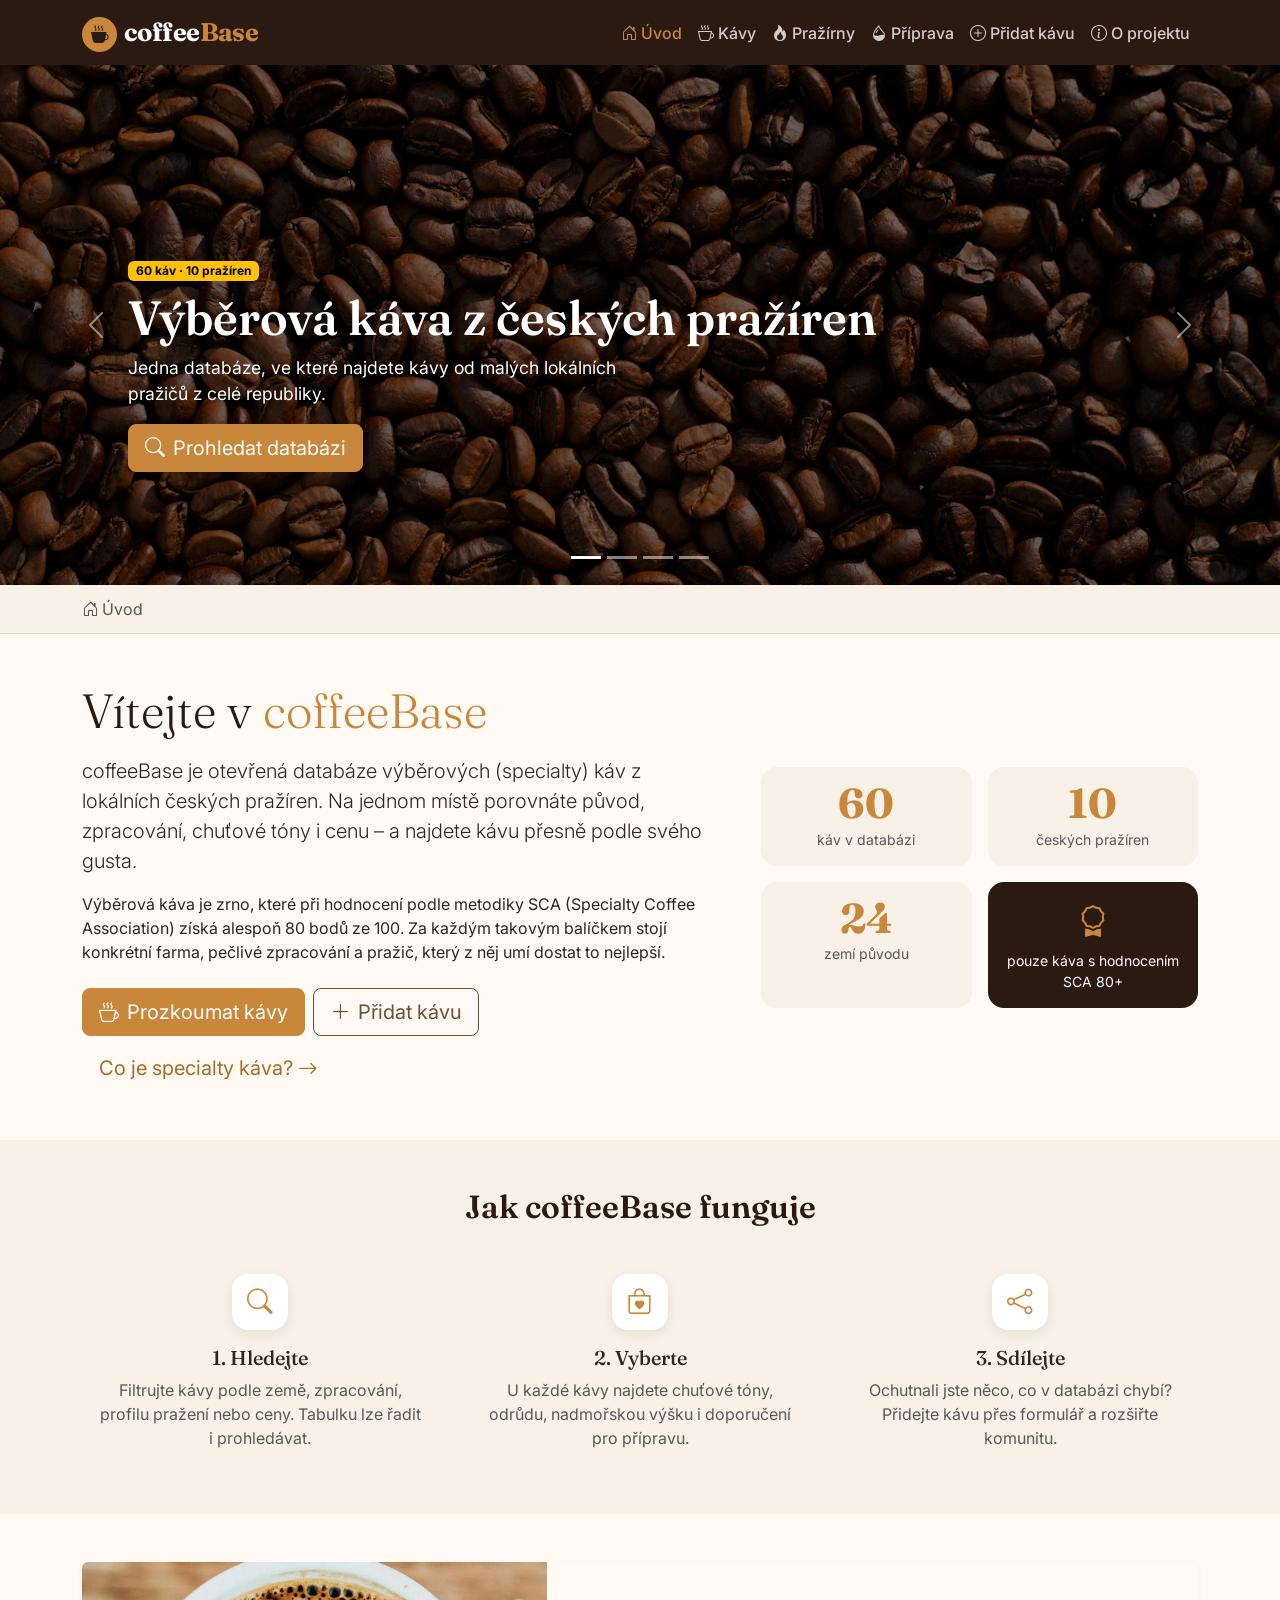
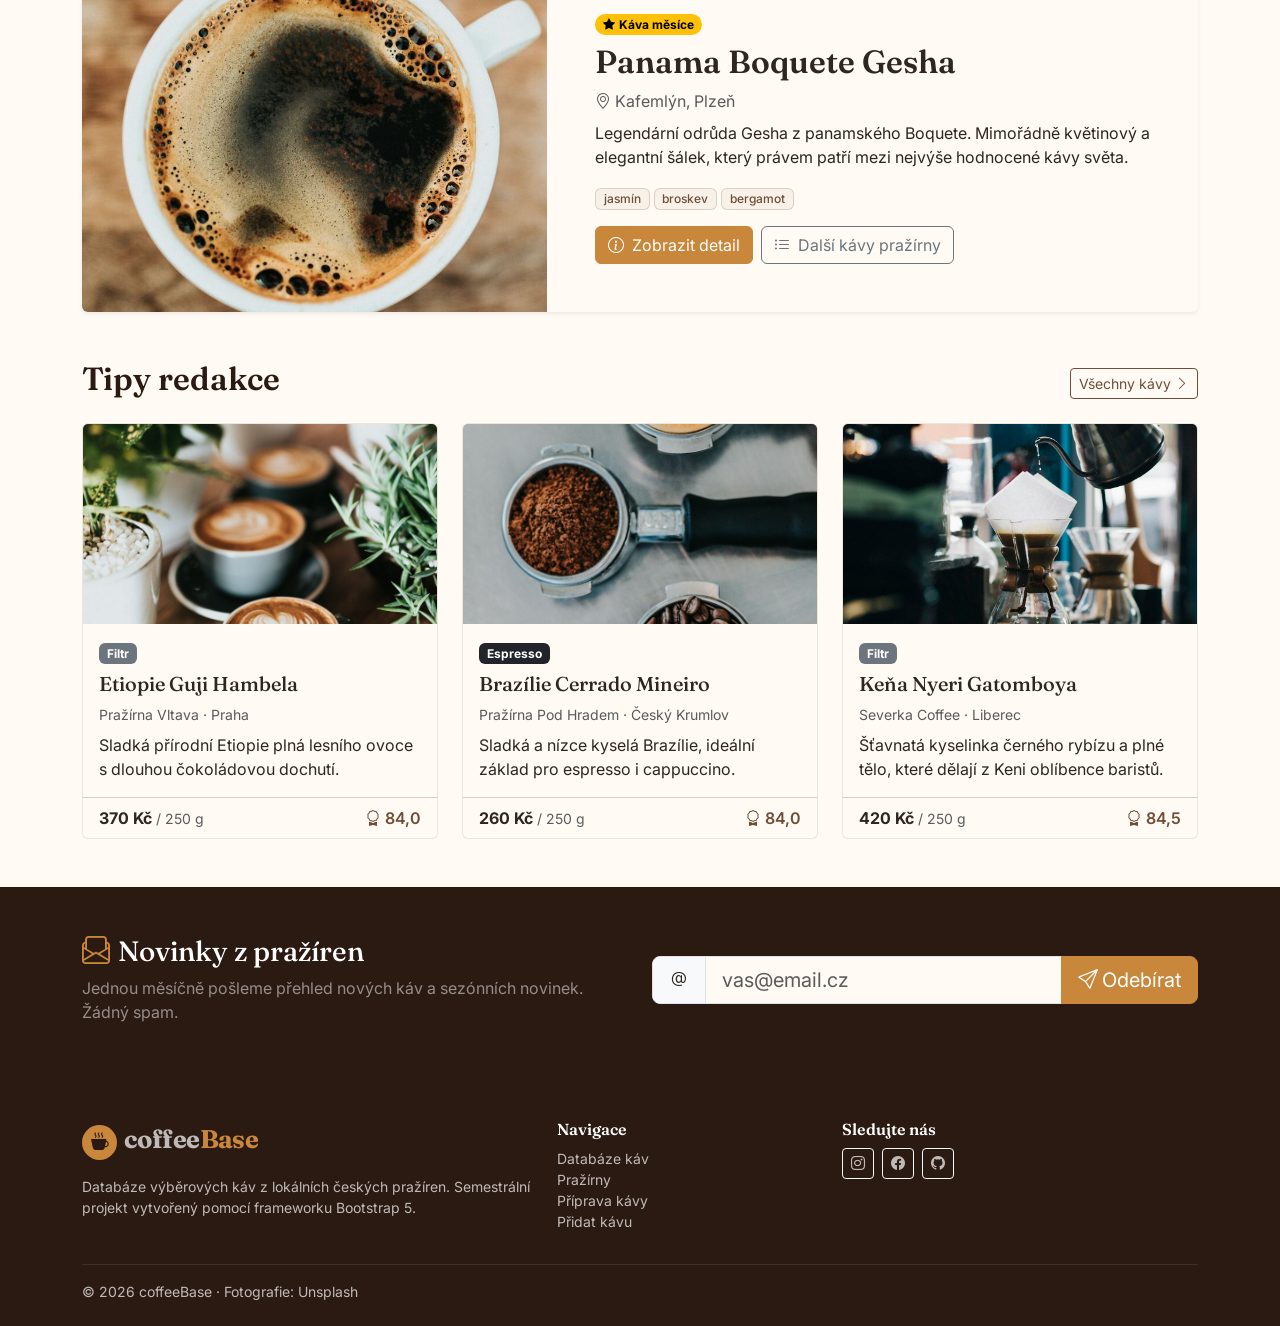
==== index.html @ 03cc1084 "coffeeBase – databáze výběrových káv z českých pražíren Responzivní web v Bootstrapu 5: carousel, Da" ====
<!DOCTYPE html>
<html lang="cs">
<head>
  <meta charset="UTF-8">
  <meta name="viewport" content="width=device-width, initial-scale=1">
  <title>coffeeBase – databáze výběrových káv z českých pražíren</title>
  <meta name="description" content="coffeeBase je databáze výběrových káv z lokálních českých pražíren. Hledejte, porovnávejte a objevujte nové chutě.">
  <link rel="preconnect" href="https://fonts.googleapis.com">
  <link rel="preconnect" href="https://fonts.gstatic.com" crossorigin>
  <link href="https://fonts.googleapis.com/css2?family=Fraunces:opsz,wght@9..144,600;9..144,700&family=Inter:wght@400;500;600&display=swap" rel="stylesheet">
  <link href="https://cdn.jsdelivr.net/npm/bootstrap@5.3.3/dist/css/bootstrap.min.css" rel="stylesheet" integrity="sha384-QWTKZyjpPEjISv5WaRU9OFeRpok6YctnYmDr5pNlyT2bRjXh0JMhjY6hW+ALEwIH" crossorigin="anonymous">
  <link href="https://cdn.jsdelivr.net/npm/bootstrap-icons@1.11.3/font/bootstrap-icons.min.css" rel="stylesheet" integrity="sha384-XGjxtQfXaH2tnPFa9x+ruJTuLE3Aa6LhHSWRr1XeTyhezb4abCG4ccI5AkVDxqC+" crossorigin="anonymous">
  <link rel="icon" href="img/favicon.svg" type="image/svg+xml">
  <link href="css/style.css" rel="stylesheet">
</head>
<body>

  <!-- Logo a hlavní menu -->
  <nav class="navbar navbar-expand-lg navbar-dark navbar-coffee sticky-top">
    <div class="container">
      <a class="navbar-brand brand-logo" href="index.html">
        <span class="brand-mark"><i class="bi bi-cup-hot-fill"></i></span>coffee<span class="brand-accent">Base</span>
      </a>
      <button class="navbar-toggler" type="button" data-bs-toggle="collapse" data-bs-target="#mainNav" aria-controls="mainNav" aria-expanded="false" aria-label="Přepnout navigaci">
        <span class="navbar-toggler-icon"></span>
      </button>
      <div class="collapse navbar-collapse" id="mainNav">
        <ul class="navbar-nav ms-auto">
          <li class="nav-item"><a class="nav-link active" aria-current="page" href="index.html"><i class="bi bi-house-door me-1"></i>Úvod</a></li>
          <li class="nav-item"><a class="nav-link" href="kavy.html"><i class="bi bi-cup-hot me-1"></i>Kávy</a></li>
          <li class="nav-item"><a class="nav-link" href="prazirny.html"><i class="bi bi-fire me-1"></i>Pražírny</a></li>
          <li class="nav-item"><a class="nav-link" href="priprava.html"><i class="bi bi-droplet-half me-1"></i>Příprava</a></li>
          <li class="nav-item"><a class="nav-link" href="pridat.html"><i class="bi bi-plus-circle me-1"></i>Přidat kávu</a></li>
          <li class="nav-item"><a class="nav-link" href="o-projektu.html"><i class="bi bi-info-circle me-1"></i>O projektu</a></li>
        </ul>
      </div>
    </div>
  </nav>

  <!-- Carousel -->
  <div id="heroCarousel" class="carousel slide carousel-fade hero-carousel" data-bs-ride="carousel" data-bs-interval="5000">
    <div class="carousel-indicators">
      <button type="button" data-bs-target="#heroCarousel" data-bs-slide-to="0" class="active" aria-current="true" aria-label="Snímek 1"></button>
      <button type="button" data-bs-target="#heroCarousel" data-bs-slide-to="1" aria-label="Snímek 2"></button>
      <button type="button" data-bs-target="#heroCarousel" data-bs-slide-to="2" aria-label="Snímek 3"></button>
      <button type="button" data-bs-target="#heroCarousel" data-bs-slide-to="3" aria-label="Snímek 4"></button>
    </div>
    <div class="carousel-inner">
      <div class="carousel-item active">
        <img src="img/slide-zrna.jpg" class="d-block w-100" alt="Čerstvě pražená kávová zrna">
        <div class="carousel-caption">
          <span class="badge text-bg-warning mb-2">60 káv · 10 pražíren</span>
          <h2>Výběrová káva z českých pražíren</h2>
          <p>Jedna databáze, ve které najdete kávy od malých lokálních pražičů z celé republiky.</p>
          <a href="kavy.html" class="btn btn-coffee btn-lg"><i class="bi bi-search me-2"></i>Prohledat databázi</a>
        </div>
      </div>
      <div class="carousel-item">
        <img src="img/slide-pourover.jpg" class="d-block w-100" alt="Příprava kávy metodou pour-over">
        <div class="carousel-caption">
          <h2>Naučte se připravit dokonalý šálek</h2>
          <p>Recepty pro V60, AeroPress, French press i espresso krok za krokem.</p>
          <a href="priprava.html" class="btn btn-light btn-lg"><i class="bi bi-droplet-half me-2"></i>Návody na přípravu</a>
        </div>
      </div>
      <div class="carousel-item">
        <img src="img/slide-espresso.jpg" class="d-block w-100" alt="Páka espresso kávovaru s mletou kávou">
        <div class="carousel-caption">
          <h2>Poznejte lidi za pražením</h2>
          <p>Od Liberce po Zlín – představujeme pražírny, které dávají kávě chuť.</p>
          <a href="prazirny.html" class="btn btn-outline-light btn-lg"><i class="bi bi-fire me-2"></i>Seznam pražíren</a>
        </div>
      </div>
      <div class="carousel-item">
        <img src="img/slide-kavarna.jpg" class="d-block w-100" alt="Dva šálky kávy s latte art">
        <div class="carousel-caption">
          <h2>Pijete něco skvělého?</h2>
          <p>Přidejte kávu do databáze a pomozte ostatním objevit nové chutě.</p>
          <a href="pridat.html" class="btn btn-warning btn-lg"><i class="bi bi-plus-circle me-2"></i>Přidat kávu</a>
        </div>
      </div>
    </div>
    <button class="carousel-control-prev" type="button" data-bs-target="#heroCarousel" data-bs-slide="prev">
      <span class="carousel-control-prev-icon" aria-hidden="true"></span>
      <span class="visually-hidden">Předchozí</span>
    </button>
    <button class="carousel-control-next" type="button" data-bs-target="#heroCarousel" data-bs-slide="next">
      <span class="carousel-control-next-icon" aria-hidden="true"></span>
      <span class="visually-hidden">Další</span>
    </button>
  </div>

  <!-- Drobečková navigace -->
  <div class="breadcrumb-wrap">
    <div class="container">
      <nav aria-label="breadcrumb">
        <ol class="breadcrumb">
          <li class="breadcrumb-item active" aria-current="page"><i class="bi bi-house-door me-1"></i>Úvod</li>
        </ol>
      </nav>
    </div>
  </div>

  <main>
    <!-- Úvodní text -->
    <section class="py-5">
      <div class="container">
        <div class="row align-items-center g-4 g-lg-5">
          <div class="col-lg-7">
            <h1 class="display-5 mb-3">Vítejte v <span class="text-caramel">coffeeBase</span></h1>
            <p class="lead">coffeeBase je otevřená databáze výběrových (specialty) káv z lokálních českých pražíren. Na jednom místě porovnáte původ, zpracování, chuťové tóny i cenu – a najdete kávu přesně podle svého gusta.</p>
            <p>Výběrová káva je zrno, které při hodnocení podle metodiky SCA (Specialty Coffee Association) získá alespoň 80 bodů ze 100. Za každým takovým balíčkem stojí konkrétní farma, pečlivé zpracování a pražič, který z něj umí dostat to nejlepší.</p>
            <div class="d-flex flex-wrap gap-2 mt-4">
              <a href="kavy.html" class="btn btn-coffee btn-lg"><i class="bi bi-cup-hot me-2"></i>Prozkoumat kávy</a>
              <a href="pridat.html" class="btn btn-outline-coffee btn-lg"><i class="bi bi-plus-lg me-2"></i>Přidat kávu</a>
              <a href="o-projektu.html" class="btn btn-link btn-lg text-decoration-none">Co je specialty káva? <i class="bi bi-arrow-right"></i></a>
            </div>
          </div>
          <div class="col-lg-5">
            <div class="row g-3 text-center">
              <div class="col-4 col-lg-6">
                <div class="p-3 bg-cream rounded-4 h-100">
                  <div class="stat-number">60</div>
                  <div class="small text-body-secondary mt-1">káv v databázi</div>
                </div>
              </div>
              <div class="col-4 col-lg-6">
                <div class="p-3 bg-cream rounded-4 h-100">
                  <div class="stat-number">10</div>
                  <div class="small text-body-secondary mt-1">českých pražíren</div>
                </div>
              </div>
              <div class="col-4 col-lg-6">
                <div class="p-3 bg-cream rounded-4 h-100">
                  <div class="stat-number">24</div>
                  <div class="small text-body-secondary mt-1">zemí původu</div>
                </div>
              </div>
              <div class="col-12 col-lg-6">
                <div class="p-3 bg-espresso text-white rounded-4 h-100 d-flex flex-column justify-content-center">
                  <i class="bi bi-award fs-2 text-caramel"></i>
                  <div class="small mt-1">pouze káva s hodnocením SCA 80+</div>
                </div>
              </div>
            </div>
          </div>
        </div>
      </div>
    </section>

    <!-- Jak coffeeBase funguje -->
    <section class="py-5 bg-cream">
      <div class="container">
        <h2 class="text-center mb-5">Jak coffeeBase funguje</h2>
        <div class="row g-4">
          <div class="col-md-4">
            <div class="text-center px-lg-3">
              <span class="feature-icon mb-3"><i class="bi bi-search"></i></span>
              <h3 class="h5">1. Hledejte</h3>
              <p class="text-body-secondary">Filtrujte kávy podle země, zpracování, profilu pražení nebo ceny. Tabulku lze řadit i prohledávat.</p>
            </div>
          </div>
          <div class="col-md-4">
            <div class="text-center px-lg-3">
              <span class="feature-icon mb-3"><i class="bi bi-bag-heart"></i></span>
              <h3 class="h5">2. Vyberte</h3>
              <p class="text-body-secondary">U každé kávy najdete chuťové tóny, odrůdu, nadmořskou výšku i doporučení pro přípravu.</p>
            </div>
          </div>
          <div class="col-md-4">
            <div class="text-center px-lg-3">
              <span class="feature-icon mb-3"><i class="bi bi-share"></i></span>
              <h3 class="h5">3. Sdílejte</h3>
              <p class="text-body-secondary">Ochutnali jste něco, co v databázi chybí? Přidejte kávu přes formulář a rozšiřte komunitu.</p>
            </div>
          </div>
        </div>
      </div>
    </section>

    <!-- Káva měsíce -->
    <section class="py-5">
      <div class="container">
        <div class="card border-0 shadow-sm overflow-hidden">
          <div class="row g-0">
            <div class="col-md-5">
              <img src="img/card-salek.jpg" class="img-fluid h-100 w-100 object-fit-cover" alt="Šálek černé kávy na dřevěném stole" style="min-height: 260px;">
            </div>
            <div class="col-md-7">
              <div class="card-body p-4 p-lg-5">
                <span class="badge rounded-pill text-bg-warning mb-2"><i class="bi bi-star-fill me-1"></i>Káva měsíce</span>
                <h2 class="card-title">Panama Boquete Gesha</h2>
                <p class="text-body-secondary mb-2"><i class="bi bi-geo-alt me-1"></i>Kafemlýn, Plzeň</p>
                <p class="card-text">Legendární odrůda Gesha z panamského Boquete. Mimořádně květinový a elegantní šálek, který právem patří mezi nejvýše hodnocené kávy světa.</p>
                <div class="mb-3">
                  <span class="badge note-badge">jasmín</span>
                  <span class="badge note-badge">broskev</span>
                  <span class="badge note-badge">bergamot</span>
                </div>
                <button type="button" class="btn btn-coffee" data-bs-toggle="modal" data-bs-target="#coffeeOfMonthModal">
                  <i class="bi bi-info-circle me-2"></i>Zobrazit detail
                </button>
                <a href="kavy.html?prazirna=Kafemlýn" class="btn btn-outline-secondary ms-1"><i class="bi bi-list-ul me-2"></i>Další kávy pražírny</a>
              </div>
            </div>
          </div>
        </div>
      </div>
    </section>

    <!-- Tipy redakce -->
    <section class="pb-5">
      <div class="container">
        <div class="d-flex justify-content-between align-items-end mb-4">
          <h2 class="mb-0">Tipy redakce</h2>
          <a href="kavy.html" class="btn btn-sm btn-outline-coffee">Všechny kávy <i class="bi bi-chevron-right"></i></a>
        </div>
        <div class="row g-4">
          <div class="col-md-6 col-lg-4">
            <div class="card card-coffee h-100">
              <img src="img/card-latte.jpg" class="card-img-top" alt="Šálky cappuccina s latte art">
              <div class="card-body">
                <span class="badge text-bg-secondary mb-2">Filtr</span>
                <h3 class="card-title h5">Etiopie Guji Hambela</h3>
                <p class="small text-body-secondary mb-2">Pražírna Vltava · Praha</p>
                <p class="card-text">Sladká přírodní Etiopie plná lesního ovoce s dlouhou čokoládovou dochutí.</p>
              </div>
              <div class="card-footer bg-transparent d-flex justify-content-between align-items-center">
                <strong>370 Kč <span class="fw-normal small text-body-secondary">/ 250 g</span></strong>
                <span class="sca-score" data-bs-toggle="tooltip" data-bs-title="Hodnocení podle SCA (0–100)"><i class="bi bi-award me-1"></i>84,0</span>
              </div>
            </div>
          </div>
          <div class="col-md-6 col-lg-4">
            <div class="card card-coffee h-100">
              <img src="img/card-portafilter.jpg" class="card-img-top" alt="Páky kávovaru se zrny, mletou kávou a latte">
              <div class="card-body">
                <span class="badge text-bg-dark mb-2">Espresso</span>
                <h3 class="card-title h5">Brazílie Cerrado Mineiro</h3>
                <p class="small text-body-secondary mb-2">Pražírna Pod Hradem · Český Krumlov</p>
                <p class="card-text">Sladká a nízce kyselá Brazílie, ideální základ pro espresso i cappuccino.</p>
              </div>
              <div class="card-footer bg-transparent d-flex justify-content-between align-items-center">
                <strong>260 Kč <span class="fw-normal small text-body-secondary">/ 250 g</span></strong>
                <span class="sca-score" data-bs-toggle="tooltip" data-bs-title="Hodnocení podle SCA (0–100)"><i class="bi bi-award me-1"></i>84,0</span>
              </div>
            </div>
          </div>
          <div class="col-md-12 col-lg-4">
            <div class="card card-coffee h-100">
              <img src="img/slide-pourover.jpg" class="card-img-top" alt="Příprava filtrované kávy">
              <div class="card-body">
                <span class="badge text-bg-secondary mb-2">Filtr</span>
                <h3 class="card-title h5">Keňa Nyeri Gatomboya</h3>
                <p class="small text-body-secondary mb-2">Severka Coffee · Liberec</p>
                <p class="card-text">Šťavnatá kyselinka černého rybízu a plné tělo, které dělají z Keni oblíbence baristů.</p>
              </div>
              <div class="card-footer bg-transparent d-flex justify-content-between align-items-center">
                <strong>420 Kč <span class="fw-normal small text-body-secondary">/ 250 g</span></strong>
                <span class="sca-score" data-bs-toggle="tooltip" data-bs-title="Hodnocení podle SCA (0–100)"><i class="bi bi-award me-1"></i>84,5</span>
              </div>
            </div>
          </div>
        </div>
      </div>
    </section>

    <!-- Newsletter -->
    <section class="py-5 bg-espresso text-white">
      <div class="container">
        <div class="row align-items-center g-4">
          <div class="col-lg-6">
            <h2 class="text-white h3 mb-2"><i class="bi bi-envelope-paper text-caramel me-2"></i>Novinky z pražíren</h2>
            <p class="mb-0 text-white-50">Jednou měsíčně pošleme přehled nových káv a sezónních novinek. Žádný spam.</p>
          </div>
          <div class="col-lg-6">
            <form id="newsletterForm" class="input-group input-group-lg">
              <span class="input-group-text"><i class="bi bi-at"></i></span>
              <input type="email" class="form-control" name="email" placeholder="vas@email.cz" aria-label="E-mail" required>
              <button class="btn btn-coffee" type="submit"><i class="bi bi-send me-1"></i>Odebírat</button>
            </form>
          </div>
        </div>
      </div>
    </section>
  </main>

  <!-- Modal: detail kávy měsíce -->
  <div class="modal fade" id="coffeeOfMonthModal" tabindex="-1" aria-labelledby="coffeeOfMonthLabel" aria-hidden="true">
    <div class="modal-dialog modal-lg modal-dialog-centered modal-dialog-scrollable">
      <div class="modal-content">
        <div class="modal-header">
          <h2 class="modal-title h4" id="coffeeOfMonthLabel"><i class="bi bi-star-fill text-warning me-2"></i>Panama Boquete Gesha</h2>
          <button type="button" class="btn-close" data-bs-dismiss="modal" aria-label="Zavřít"></button>
        </div>
        <div class="modal-body">
          <div class="row g-4">
            <div class="col-md-5">
              <img src="img/card-salek.jpg" class="img-fluid rounded-3" alt="Šálek kávy">
              <div class="mt-3">
                <div class="d-flex justify-content-between small mb-1"><span>Kyselost</span><span>4/5</span></div>
                <div class="progress mb-2" role="progressbar" aria-label="Kyselost" aria-valuenow="80" aria-valuemin="0" aria-valuemax="100" style="height: 8px;"><div class="progress-bar bg-warning" style="width: 80%"></div></div>
                <div class="d-flex justify-content-between small mb-1"><span>Sladkost</span><span>4/5</span></div>
                <div class="progress mb-2" role="progressbar" aria-label="Sladkost" aria-valuenow="80" aria-valuemin="0" aria-valuemax="100" style="height: 8px;"><div class="progress-bar bg-warning" style="width: 80%"></div></div>
                <div class="d-flex justify-content-between small mb-1"><span>Tělo</span><span>2/5</span></div>
                <div class="progress" role="progressbar" aria-label="Tělo" aria-valuenow="40" aria-valuemin="0" aria-valuemax="100" style="height: 8px;"><div class="progress-bar bg-warning" style="width: 40%"></div></div>
              </div>
            </div>
            <div class="col-md-7">
              <p>Gesha (někdy psaná Geisha) pochází původně z etiopských lesů u města Gesha. Světovou proslulost získala v roce 2004, kdy farma Hacienda La Esmeralda v panamském Boquete s touto odrůdou ovládla soutěž Best of Panama. Dnes patří k nejdražším kávám na světě.</p>
              <table class="table table-sm mb-0">
                <tbody>
                  <tr><th scope="row">Pražírna</th><td>Kafemlýn, Plzeň</td></tr>
                  <tr><th scope="row">Původ</th><td>Panama, Boquete</td></tr>
                  <tr><th scope="row">Odrůda</th><td>Gesha</td></tr>
                  <tr><th scope="row">Zpracování</th><td>Praná</td></tr>
                  <tr><th scope="row">Nadmořská výška</th><td>1600–1800 m n. m.</td></tr>
                  <tr><th scope="row">Pražení</th><td><span class="badge text-bg-secondary">Filtr</span></td></tr>
                  <tr><th scope="row">SCA skóre</th><td>88,5</td></tr>
                  <tr><th scope="row">Cena</th><td>880 Kč / 250 g</td></tr>
                </tbody>
              </table>
            </div>
          </div>
          <div class="alert alert-warning d-flex align-items-start mt-4 mb-0" role="alert">
            <i class="bi bi-lightbulb me-2 fs-5"></i>
            <div><strong>Tip na přípravu:</strong> V60, 15 g kávy na 250 g vody o teplotě 93 °C, celkový čas 2:45. Nechte kávu trochu vychladnout – květinové tóny se projeví výrazněji.</div>
          </div>
        </div>
        <div class="modal-footer">
          <a href="priprava.html" class="btn btn-outline-coffee"><i class="bi bi-droplet-half me-1"></i>Návod na V60</a>
          <button type="button" class="btn btn-secondary" data-bs-dismiss="modal">Zavřít</button>
        </div>
      </div>
    </div>
  </div>

  <!-- Toast pro newsletter -->
  <div class="toast-container position-fixed bottom-0 start-50 translate-middle-x p-3">
    <div id="newsletterToast" class="toast align-items-center text-bg-success border-0" role="status" aria-live="polite" aria-atomic="true">
      <div class="d-flex">
        <div class="toast-body"><i class="bi bi-check-circle me-2"></i>Díky! Přihlášení k odběru proběhlo úspěšně.</div>
        <button type="button" class="btn-close btn-close-white me-2 m-auto" data-bs-dismiss="toast" aria-label="Zavřít"></button>
      </div>
    </div>
  </div>

  <!-- Patička -->
  <footer class="site-footer pt-5 pb-4">
    <div class="container">
      <div class="row g-4">
        <div class="col-md-5">
          <a class="brand-logo text-decoration-none" href="index.html"><span class="brand-mark"><i class="bi bi-cup-hot-fill"></i></span>coffee<span class="brand-accent">Base</span></a>
          <p class="mt-3 small">Databáze výběrových káv z lokálních českých pražíren. Semestrální projekt vytvořený pomocí frameworku Bootstrap 5.</p>
        </div>
        <div class="col-6 col-md-3">
          <h5>Navigace</h5>
          <ul class="list-unstyled small">
            <li><a href="kavy.html">Databáze káv</a></li>
            <li><a href="prazirny.html">Pražírny</a></li>
            <li><a href="priprava.html">Příprava kávy</a></li>
            <li><a href="pridat.html">Přidat kávu</a></li>
          </ul>
        </div>
        <div class="col-6 col-md-4">
          <h5>Sledujte nás</h5>
          <div class="d-flex gap-2">
            <a href="#" class="btn btn-outline-light btn-sm" aria-label="Instagram"><i class="bi bi-instagram"></i></a>
            <a href="#" class="btn btn-outline-light btn-sm" aria-label="Facebook"><i class="bi bi-facebook"></i></a>
            <a href="#" class="btn btn-outline-light btn-sm" aria-label="GitHub"><i class="bi bi-github"></i></a>
          </div>
        </div>
      </div>
      <hr class="border-secondary">
      <p class="small mb-0">&copy; 2026 coffeeBase · Fotografie: Unsplash</p>
    </div>
  </footer>

  <button type="button" class="btn btn-coffee rounded-circle back-to-top" aria-label="Zpět nahoru"><i class="bi bi-arrow-up"></i></button>

  <script src="https://cdn.jsdelivr.net/npm/bootstrap@5.3.3/dist/js/bootstrap.bundle.min.js" integrity="sha384-YvpcrYf0tY3lHB60NNkmXc5s9fDVZLESaAA55NDzOxhy9GkcIdslK1eN7N6jIeHz" crossorigin="anonymous"></script>
  <script src="js/main.js"></script>
</body>
</html>
---- css/style.css ----
/* coffeeBase – vlastní styly nad Bootstrapem 5 */

:root {
  --cb-espresso: #2b1a12;
  --cb-coffee: #6f4e37;
  --cb-caramel: #c8873a;
  --cb-caramel-dark: #a86c26;
  --cb-cream: #f7f1e8;
  --cb-milk: #fffaf3;

  --bs-body-font-family: "Inter", system-ui, -apple-system, "Segoe UI", sans-serif;
  --bs-body-bg: var(--cb-milk);
  --bs-body-color: #2f2622;
  --bs-link-color-rgb: 168, 108, 38;
  --bs-link-hover-color-rgb: 111, 78, 55;
}

h1, h2, h3, h4, h5, .display-font {
  font-family: "Fraunces", Georgia, serif;
  font-weight: 600;
  color: var(--cb-espresso);
}

/* ---------- Logo a navigace ---------- */
.navbar-coffee {
  background-color: var(--cb-espresso);
}

.navbar-coffee .nav-link {
  color: rgba(255, 255, 255, .78);
  font-weight: 500;
}

.navbar-coffee .nav-link:hover,
.navbar-coffee .nav-link:focus {
  color: #fff;
}

.navbar-coffee .nav-link.active {
  color: var(--cb-caramel);
}

.brand-logo {
  font-family: "Fraunces", Georgia, serif;
  font-size: 1.6rem;
  font-weight: 700;
  color: #fff;
  letter-spacing: -.02em;
}

.brand-logo:hover { color: #fff; }

.brand-logo .brand-mark {
  display: inline-flex;
  align-items: center;
  justify-content: center;
  width: 2.2rem;
  height: 2.2rem;
  border-radius: 50%;
  background: var(--cb-caramel);
  color: var(--cb-espresso);
  font-size: 1.1rem;
  margin-right: .4rem;
  vertical-align: middle;
}

.brand-logo .brand-accent { color: var(--cb-caramel); }

/* ---------- Tlačítka v barvách projektu ---------- */
.btn-coffee {
  --bs-btn-color: #fff;
  --bs-btn-bg: var(--cb-caramel);
  --bs-btn-border-color: var(--cb-caramel);
  --bs-btn-hover-color: #fff;
  --bs-btn-hover-bg: var(--cb-caramel-dark);
  --bs-btn-hover-border-color: var(--cb-caramel-dark);
  --bs-btn-active-bg: var(--cb-caramel-dark);
  --bs-btn-active-border-color: var(--cb-caramel-dark);
  --bs-btn-focus-shadow-rgb: 200, 135, 58;
}

.btn-outline-coffee {
  --bs-btn-color: var(--cb-coffee);
  --bs-btn-border-color: var(--cb-coffee);
  --bs-btn-hover-color: #fff;
  --bs-btn-hover-bg: var(--cb-coffee);
  --bs-btn-hover-border-color: var(--cb-coffee);
  --bs-btn-active-color: #fff;
  --bs-btn-active-bg: var(--cb-coffee);
  --bs-btn-active-border-color: var(--cb-coffee);
  --bs-btn-focus-shadow-rgb: 111, 78, 55;
}

.btn-link {
  --bs-btn-color: var(--cb-caramel-dark);
  --bs-btn-hover-color: var(--cb-coffee);
}

.text-caramel { color: var(--cb-caramel) !important; }
.bg-cream { background-color: var(--cb-cream) !important; }
.bg-espresso { background-color: var(--cb-espresso) !important; }

/* ---------- Carousel ---------- */
.hero-carousel .carousel-item img {
  height: 520px;
  object-fit: cover;
  filter: brightness(.55);
}

.hero-carousel .carousel-caption {
  bottom: 18%;
  text-align: left;
  left: 10%;
  right: 10%;
}

.hero-carousel .carousel-caption h2 {
  color: #fff;
  font-size: clamp(1.6rem, 4vw, 3rem);
}

.hero-carousel .carousel-caption p {
  max-width: 34rem;
  font-size: 1.1rem;
}

@media (max-width: 767.98px) {
  .hero-carousel .carousel-item img { height: 360px; }
  .hero-carousel .carousel-caption { bottom: 12%; left: 8%; right: 8%; }
  .hero-carousel .carousel-caption p { font-size: .95rem; }
}

/* ---------- Záhlaví podstránek ---------- */
.page-header {
  background:
    linear-gradient(rgba(43, 26, 18, .82), rgba(43, 26, 18, .82)),
    url("../img/slide-zrna.jpg") center / cover;
  color: #fff;
  padding: 3rem 0 2.5rem;
}

.page-header h1 { color: #fff; }
.page-header .lead { color: rgba(255, 255, 255, .8); }

.breadcrumb-wrap {
  background: var(--cb-cream);
  border-bottom: 1px solid rgba(111, 78, 55, .15);
}

.breadcrumb { margin: 0; padding: .75rem 0; }
.breadcrumb a { text-decoration: none; }

/* ---------- Karty a obsah ---------- */
.feature-icon {
  display: inline-flex;
  align-items: center;
  justify-content: center;
  width: 3.5rem;
  height: 3.5rem;
  border-radius: 1rem;
  background: #fff;
  box-shadow: 0 .25rem .75rem rgba(43, 26, 18, .08);
  color: var(--cb-caramel);
  font-size: 1.6rem;
}

.card-coffee {
  border: 1px solid rgba(111, 78, 55, .12);
  transition: transform .2s ease, box-shadow .2s ease;
}

.card-coffee:hover {
  transform: translateY(-4px);
  box-shadow: 0 .75rem 1.5rem rgba(43, 26, 18, .12);
}

.card-coffee .card-img-top {
  height: 200px;
  object-fit: cover;
}

.stat-number {
  font-family: "Fraunces", Georgia, serif;
  font-size: 2.6rem;
  font-weight: 700;
  color: var(--cb-caramel);
  line-height: 1;
}

.note-badge {
  background: var(--cb-cream);
  color: var(--cb-coffee);
  border: 1px solid rgba(111, 78, 55, .2);
  font-weight: 500;
}

.roaster-avatar {
  width: 3rem;
  height: 3rem;
  border-radius: 50%;
  background: var(--cb-espresso);
  color: var(--cb-caramel);
  display: inline-flex;
  align-items: center;
  justify-content: center;
  font-family: "Fraunces", Georgia, serif;
  font-weight: 700;
  font-size: 1.2rem;
  flex-shrink: 0;
}

/* ---------- Záložky (Příprava) ---------- */
.nav-tabs .nav-link { color: var(--cb-coffee); font-weight: 500; }
.nav-tabs .nav-link.active { color: var(--cb-espresso); }

@media (max-width: 575.98px) {
  .nav-tabs .nav-link { padding: .5rem .35rem; font-size: .85rem; }
}

.recipe-step {
  counter-increment: step;
  position: relative;
  padding-left: 2.75rem;
  margin-bottom: 1rem;
}

.recipe-step::before {
  content: counter(step);
  position: absolute;
  left: 0;
  top: 0;
  width: 2rem;
  height: 2rem;
  border-radius: 50%;
  background: var(--cb-caramel);
  color: #fff;
  font-weight: 600;
  display: flex;
  align-items: center;
  justify-content: center;
}

.recipe-steps { counter-reset: step; list-style: none; padding: 0; }

/* ---------- DataTable ---------- */
#coffeeTable td { vertical-align: middle; }

.sca-score {
  font-weight: 600;
  color: var(--cb-coffee);
}

/* ---------- Formulář ---------- */
.form-section-title {
  font-size: 1.1rem;
  border-bottom: 2px solid var(--cb-cream);
  padding-bottom: .5rem;
  margin-bottom: 1rem;
}

.form-control:focus,
.form-select:focus,
.form-check-input:focus {
  border-color: var(--cb-caramel);
  box-shadow: 0 0 0 .25rem rgba(200, 135, 58, .25);
}

.form-check-input:checked {
  background-color: var(--cb-caramel);
  border-color: var(--cb-caramel);
}

.form-range::-webkit-slider-thumb { background: var(--cb-caramel); }
.form-range::-moz-range-thumb { background: var(--cb-caramel); }

/* ---------- Patička ---------- */
.site-footer {
  background: var(--cb-espresso);
  color: rgba(255, 255, 255, .7);
}

.site-footer h5 { color: #fff; font-size: 1rem; }
.site-footer a { color: rgba(255, 255, 255, .7); text-decoration: none; }
.site-footer a:hover { color: var(--cb-caramel); }

.back-to-top {
  position: fixed;
  right: 1rem;
  bottom: 1rem;
  z-index: 1030;
  display: none;
}

.back-to-top.show { display: inline-flex; }
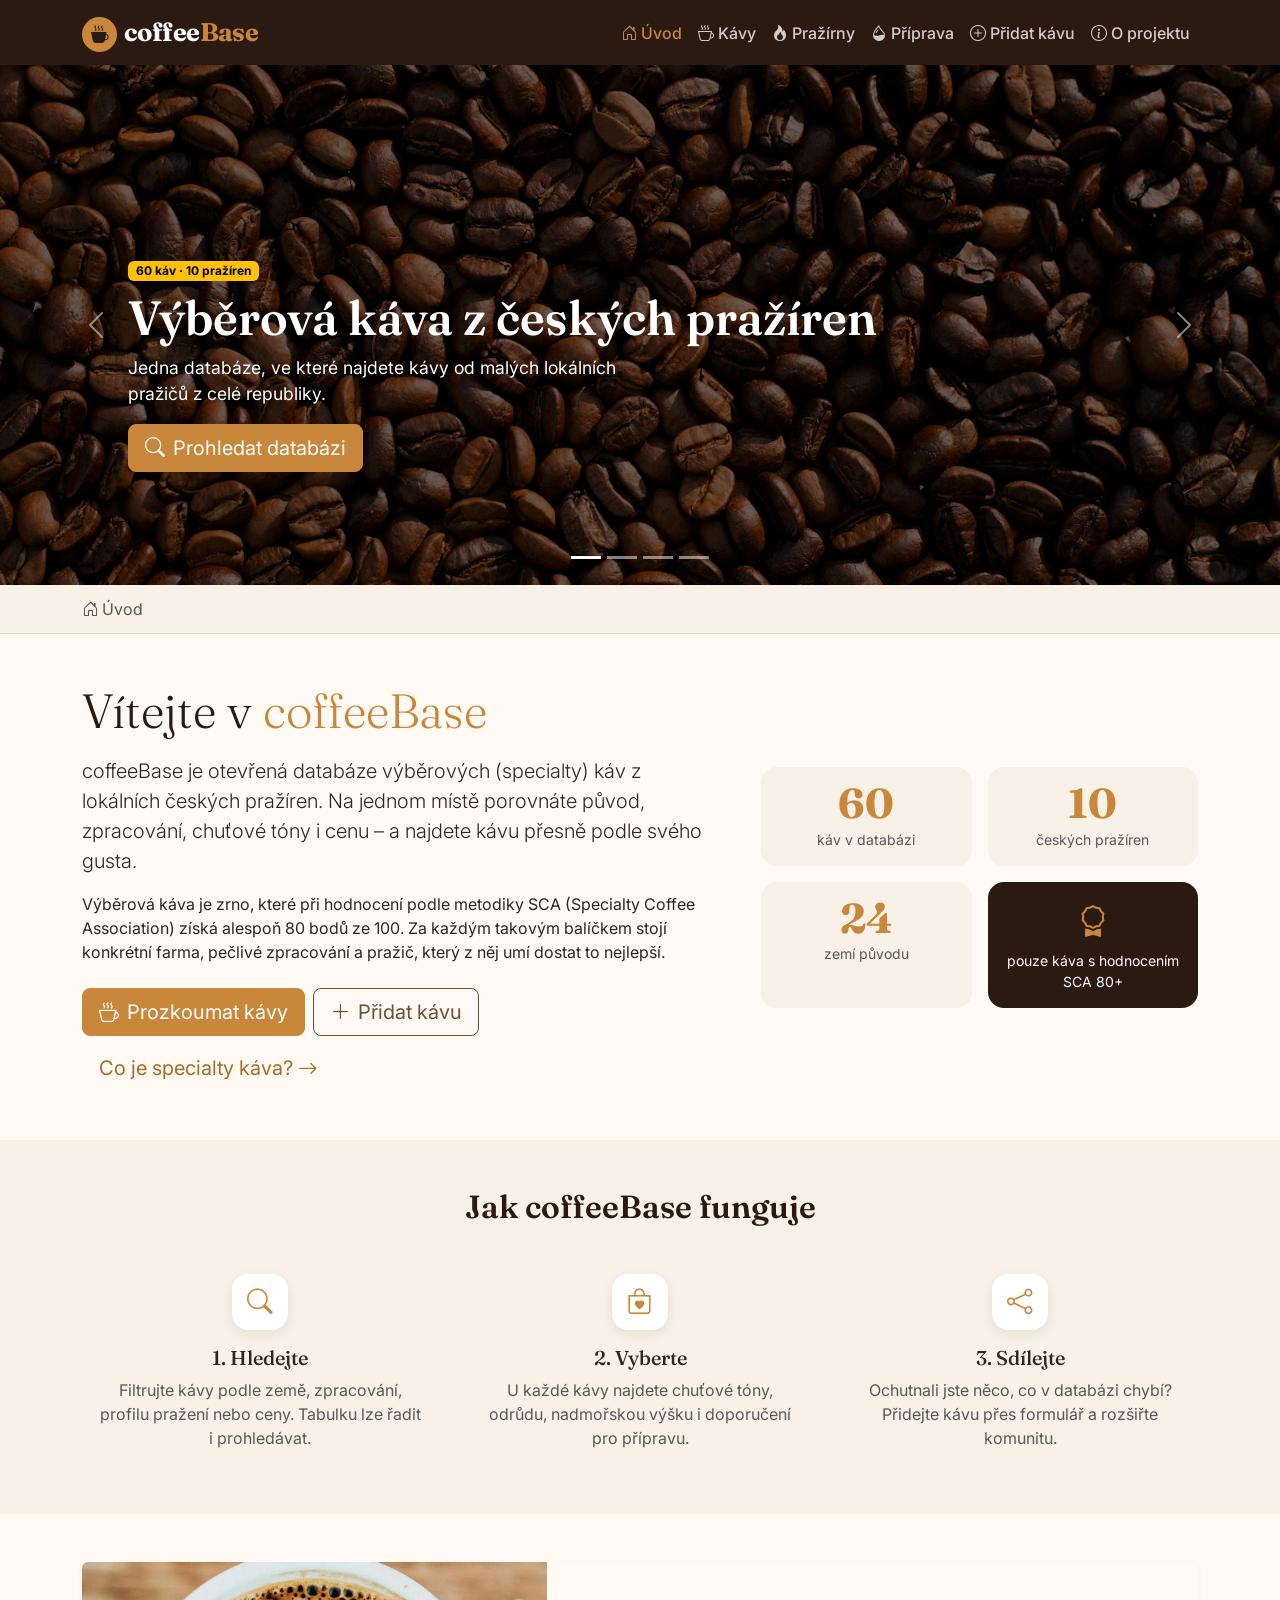
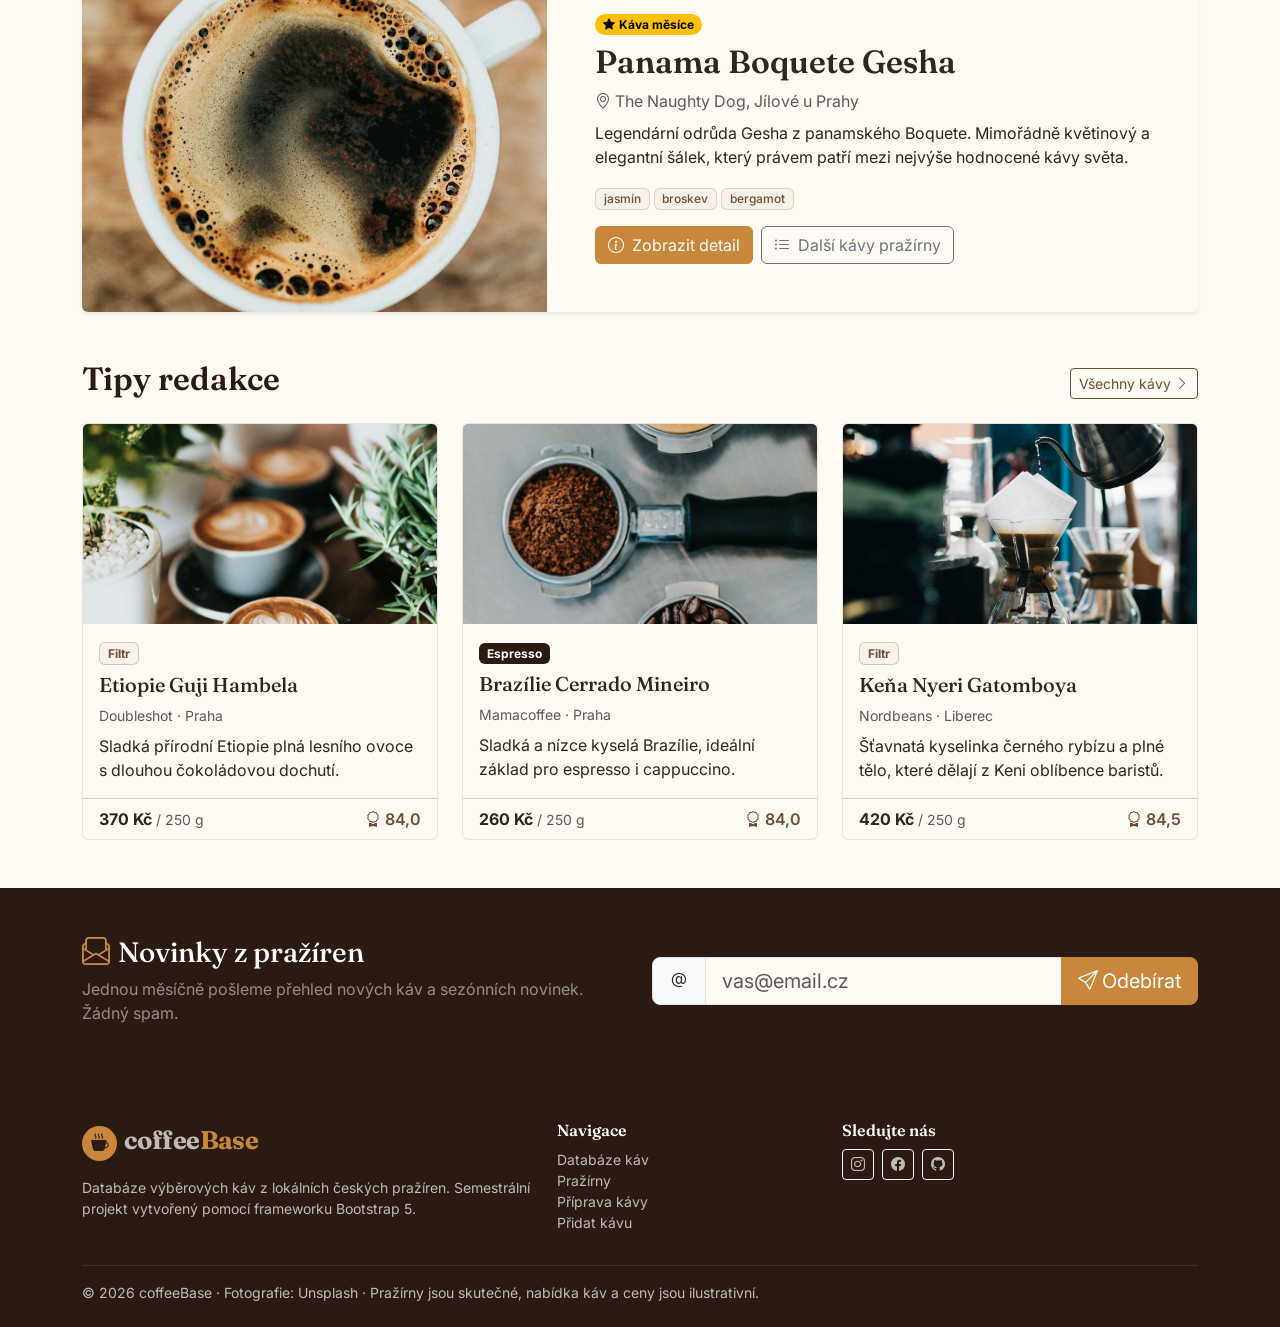
==== commit ff17bbb8: "Skutečné pražírny a sladění komponent s barvami webu - 10 smyšlených pražíren nahrazeno skutečnými (" ====
--- a/index.html
+++ b/index.html
@@ -67,7 +67,7 @@
         <img src="img/slide-espresso.jpg" class="d-block w-100" alt="Páka espresso kávovaru s mletou kávou">
         <div class="carousel-caption">
           <h2>Poznejte lidi za pražením</h2>
-          <p>Od Liberce po Zlín – představujeme pražírny, které dávají kávě chuť.</p>
+          <p>Od Liberce po Beskydy – představujeme pražírny, které dávají kávě chuť.</p>
           <a href="prazirny.html" class="btn btn-outline-light btn-lg"><i class="bi bi-fire me-2"></i>Seznam pražíren</a>
         </div>
       </div>
@@ -190,7 +190,7 @@
               <div class="card-body p-4 p-lg-5">
                 <span class="badge rounded-pill text-bg-warning mb-2"><i class="bi bi-star-fill me-1"></i>Káva měsíce</span>
                 <h2 class="card-title">Panama Boquete Gesha</h2>
-                <p class="text-body-secondary mb-2"><i class="bi bi-geo-alt me-1"></i>Kafemlýn, Plzeň</p>
+                <p class="text-body-secondary mb-2"><i class="bi bi-geo-alt me-1"></i>The Naughty Dog, Jílové u Prahy</p>
                 <p class="card-text">Legendární odrůda Gesha z panamského Boquete. Mimořádně květinový a elegantní šálek, který právem patří mezi nejvýše hodnocené kávy světa.</p>
                 <div class="mb-3">
                   <span class="badge note-badge">jasmín</span>
@@ -200,7 +200,7 @@
                 <button type="button" class="btn btn-coffee" data-bs-toggle="modal" data-bs-target="#coffeeOfMonthModal">
                   <i class="bi bi-info-circle me-2"></i>Zobrazit detail
                 </button>
-                <a href="kavy.html?prazirna=Kafemlýn" class="btn btn-outline-secondary ms-1"><i class="bi bi-list-ul me-2"></i>Další kávy pražírny</a>
+                <a href="kavy.html?prazirna=The%20Naughty%20Dog" class="btn btn-outline-secondary ms-1"><i class="bi bi-list-ul me-2"></i>Další kávy pražírny</a>
               </div>
             </div>
           </div>
@@ -220,9 +220,9 @@
             <div class="card card-coffee h-100">
               <img src="img/card-latte.jpg" class="card-img-top" alt="Šálky cappuccina s latte art">
               <div class="card-body">
-                <span class="badge text-bg-secondary mb-2">Filtr</span>
+                <span class="badge badge-filtr mb-2">Filtr</span>
                 <h3 class="card-title h5">Etiopie Guji Hambela</h3>
-                <p class="small text-body-secondary mb-2">Pražírna Vltava · Praha</p>
+                <p class="small text-body-secondary mb-2">Doubleshot · Praha</p>
                 <p class="card-text">Sladká přírodní Etiopie plná lesního ovoce s dlouhou čokoládovou dochutí.</p>
               </div>
               <div class="card-footer bg-transparent d-flex justify-content-between align-items-center">
@@ -235,9 +235,9 @@
             <div class="card card-coffee h-100">
               <img src="img/card-portafilter.jpg" class="card-img-top" alt="Páky kávovaru se zrny, mletou kávou a latte">
               <div class="card-body">
-                <span class="badge text-bg-dark mb-2">Espresso</span>
+                <span class="badge badge-espresso mb-2">Espresso</span>
                 <h3 class="card-title h5">Brazílie Cerrado Mineiro</h3>
-                <p class="small text-body-secondary mb-2">Pražírna Pod Hradem · Český Krumlov</p>
+                <p class="small text-body-secondary mb-2">Mamacoffee · Praha</p>
                 <p class="card-text">Sladká a nízce kyselá Brazílie, ideální základ pro espresso i cappuccino.</p>
               </div>
               <div class="card-footer bg-transparent d-flex justify-content-between align-items-center">
@@ -250,9 +250,9 @@
             <div class="card card-coffee h-100">
               <img src="img/slide-pourover.jpg" class="card-img-top" alt="Příprava filtrované kávy">
               <div class="card-body">
-                <span class="badge text-bg-secondary mb-2">Filtr</span>
+                <span class="badge badge-filtr mb-2">Filtr</span>
                 <h3 class="card-title h5">Keňa Nyeri Gatomboya</h3>
-                <p class="small text-body-secondary mb-2">Severka Coffee · Liberec</p>
+                <p class="small text-body-secondary mb-2">Nordbeans · Liberec</p>
                 <p class="card-text">Šťavnatá kyselinka černého rybízu a plné tělo, které dělají z Keni oblíbence baristů.</p>
               </div>
               <div class="card-footer bg-transparent d-flex justify-content-between align-items-center">
@@ -310,12 +310,12 @@
               <p>Gesha (někdy psaná Geisha) pochází původně z etiopských lesů u města Gesha. Světovou proslulost získala v roce 2004, kdy farma Hacienda La Esmeralda v panamském Boquete s touto odrůdou ovládla soutěž Best of Panama. Dnes patří k nejdražším kávám na světě.</p>
               <table class="table table-sm mb-0">
                 <tbody>
-                  <tr><th scope="row">Pražírna</th><td>Kafemlýn, Plzeň</td></tr>
+                  <tr><th scope="row">Pražírna</th><td>The Naughty Dog, Jílové u Prahy</td></tr>
                   <tr><th scope="row">Původ</th><td>Panama, Boquete</td></tr>
                   <tr><th scope="row">Odrůda</th><td>Gesha</td></tr>
                   <tr><th scope="row">Zpracování</th><td>Praná</td></tr>
                   <tr><th scope="row">Nadmořská výška</th><td>1600–1800 m n. m.</td></tr>
-                  <tr><th scope="row">Pražení</th><td><span class="badge text-bg-secondary">Filtr</span></td></tr>
+                  <tr><th scope="row">Pražení</th><td><span class="badge badge-filtr">Filtr</span></td></tr>
                   <tr><th scope="row">SCA skóre</th><td>88,5</td></tr>
                   <tr><th scope="row">Cena</th><td>880 Kč / 250 g</td></tr>
                 </tbody>
@@ -372,7 +372,7 @@
         </div>
       </div>
       <hr class="border-secondary">
-      <p class="small mb-0">&copy; 2026 coffeeBase · Fotografie: Unsplash</p>
+      <p class="small mb-0">&copy; 2026 coffeeBase · Fotografie: Unsplash · Pražírny jsou skutečné, nabídka káv a ceny jsou ilustrativní.</p>
     </div>
   </footer>
 
--- a/css/style.css
+++ b/css/style.css
@@ -242,8 +242,128 @@
 
 .recipe-steps { counter-reset: step; list-style: none; padding: 0; }
 
+/* ---------- Accordion ---------- */
+.accordion {
+  --bs-accordion-active-color: var(--cb-espresso);
+  --bs-accordion-active-bg: var(--cb-cream);
+  --bs-accordion-btn-focus-box-shadow: 0 0 0 .25rem rgba(200, 135, 58, .25);
+  --bs-accordion-btn-icon: url("data:image/svg+xml,%3csvg xmlns='http://www.w3.org/2000/svg' viewBox='0 0 16 16' fill='none' stroke='%236f4e37' stroke-linecap='round' stroke-linejoin='round'%3e%3cpath d='M2 5L8 11L14 5'/%3e%3c/svg%3e");
+  --bs-accordion-btn-active-icon: url("data:image/svg+xml,%3csvg xmlns='http://www.w3.org/2000/svg' viewBox='0 0 16 16' fill='none' stroke='%23c8873a' stroke-linecap='round' stroke-linejoin='round'%3e%3cpath d='M2 5L8 11L14 5'/%3e%3c/svg%3e");
+}
+
+/* ---------- Collapse – časté dotazy ---------- */
+.faq-item {
+  background: #fff;
+  border: 1px solid rgba(111, 78, 55, .15);
+  border-radius: .5rem;
+  margin-bottom: .5rem;
+  overflow: hidden;
+}
+
+.faq-toggle {
+  --bs-btn-color: var(--cb-espresso);
+  --bs-btn-hover-color: var(--cb-espresso);
+  --bs-btn-hover-bg: var(--cb-cream);
+  --bs-btn-active-color: var(--cb-espresso);
+  --bs-btn-active-bg: var(--cb-cream);
+  border: 0;
+  border-radius: 0;
+  padding: .75rem 1rem;
+  font-weight: 500;
+}
+
+.faq-toggle[aria-expanded="true"] { background-color: var(--cb-cream); }
+
+.faq-toggle:focus-visible { box-shadow: inset 0 0 0 .2rem rgba(200, 135, 58, .35); }
+
+.faq-toggle .bi {
+  display: inline-block;
+  color: var(--cb-caramel);
+  transition: transform .2s ease;
+}
+
+.faq-toggle[aria-expanded="true"] .bi { transform: rotate(180deg); }
+
+.faq-answer {
+  padding: .75rem 1rem 1rem 2.6rem;
+  color: var(--bs-secondary-color);
+}
+
 /* ---------- DataTable ---------- */
+#coffeeTable {
+  --bs-table-bg: #fff;
+  --bs-table-border-color: rgba(111, 78, 55, .12);
+  --dt-row-stripe: 200, 135, 58;
+  --dt-row-hover: 200, 135, 58;
+  border-radius: .5rem .5rem 0 0;
+  overflow: hidden;
+}
+
 #coffeeTable td { vertical-align: middle; }
+
+#coffeeTable thead th {
+  position: relative;
+  z-index: 0;
+  background-color: transparent;
+  color: #fff;
+  font-weight: 600;
+  border-bottom: 0;
+  padding-bottom: calc(.5rem + 3px);
+}
+
+/* pozadí hlavičky přesahuje o 1 px do sousedních buněk, aby mezi nimi nevznikaly švy */
+#coffeeTable thead th::before {
+  content: "";
+  position: absolute;
+  inset: 0 -1px;
+  z-index: -1;
+  background: linear-gradient(to top, var(--cb-caramel) 3px, var(--cb-espresso) 3px);
+}
+
+#coffeeTable.table-striped > tbody > tr:nth-of-type(odd) > * {
+  box-shadow: inset 0 0 0 9999px rgba(var(--dt-row-stripe), .07);
+}
+
+#coffeeTable.table-hover > tbody > tr:hover > * {
+  box-shadow: inset 0 0 0 9999px rgba(var(--dt-row-hover), .16);
+}
+
+#coffeeTable thead th.dt-ordering-asc,
+#coffeeTable thead th.dt-ordering-desc { color: var(--cb-caramel); }
+
+/* šipka pro rozbalení řádku (DataTables Responsive) */
+#coffeeTable.dtr-inline.collapsed > tbody > tr > td.dtr-control::before {
+  border-left-color: var(--cb-caramel);
+}
+
+#coffeeTable.dtr-inline.collapsed > tbody > tr.dtr-expanded > td.dtr-control::before {
+  border-left-color: transparent;
+  border-top-color: var(--cb-caramel);
+}
+
+.dt-container .dt-info { color: var(--bs-secondary-color); }
+
+.dt-container .pagination {
+  --bs-pagination-color: var(--cb-coffee);
+  --bs-pagination-bg: #fff;
+  --bs-pagination-border-color: rgba(111, 78, 55, .2);
+  --bs-pagination-hover-color: var(--cb-espresso);
+  --bs-pagination-hover-bg: var(--cb-cream);
+  --bs-pagination-hover-border-color: rgba(111, 78, 55, .2);
+  --bs-pagination-focus-color: var(--cb-espresso);
+  --bs-pagination-focus-bg: var(--cb-cream);
+  --bs-pagination-focus-box-shadow: 0 0 0 .25rem rgba(200, 135, 58, .25);
+  --bs-pagination-active-bg: var(--cb-caramel);
+  --bs-pagination-active-border-color: var(--cb-caramel);
+  --bs-pagination-disabled-color: rgba(111, 78, 55, .4);
+  --bs-pagination-disabled-bg: var(--cb-milk);
+  --bs-pagination-disabled-border-color: rgba(111, 78, 55, .2);
+}
+
+/* štítky profilu pražení */
+.badge-filtr { background-color: var(--cb-cream); color: var(--cb-coffee); border: 1px solid rgba(111, 78, 55, .25); }
+.badge-espresso { background-color: var(--cb-espresso); color: #fff; }
+.badge-omni { background-color: var(--cb-caramel); color: #fff; }
 
 .sca-score {
   font-weight: 600;
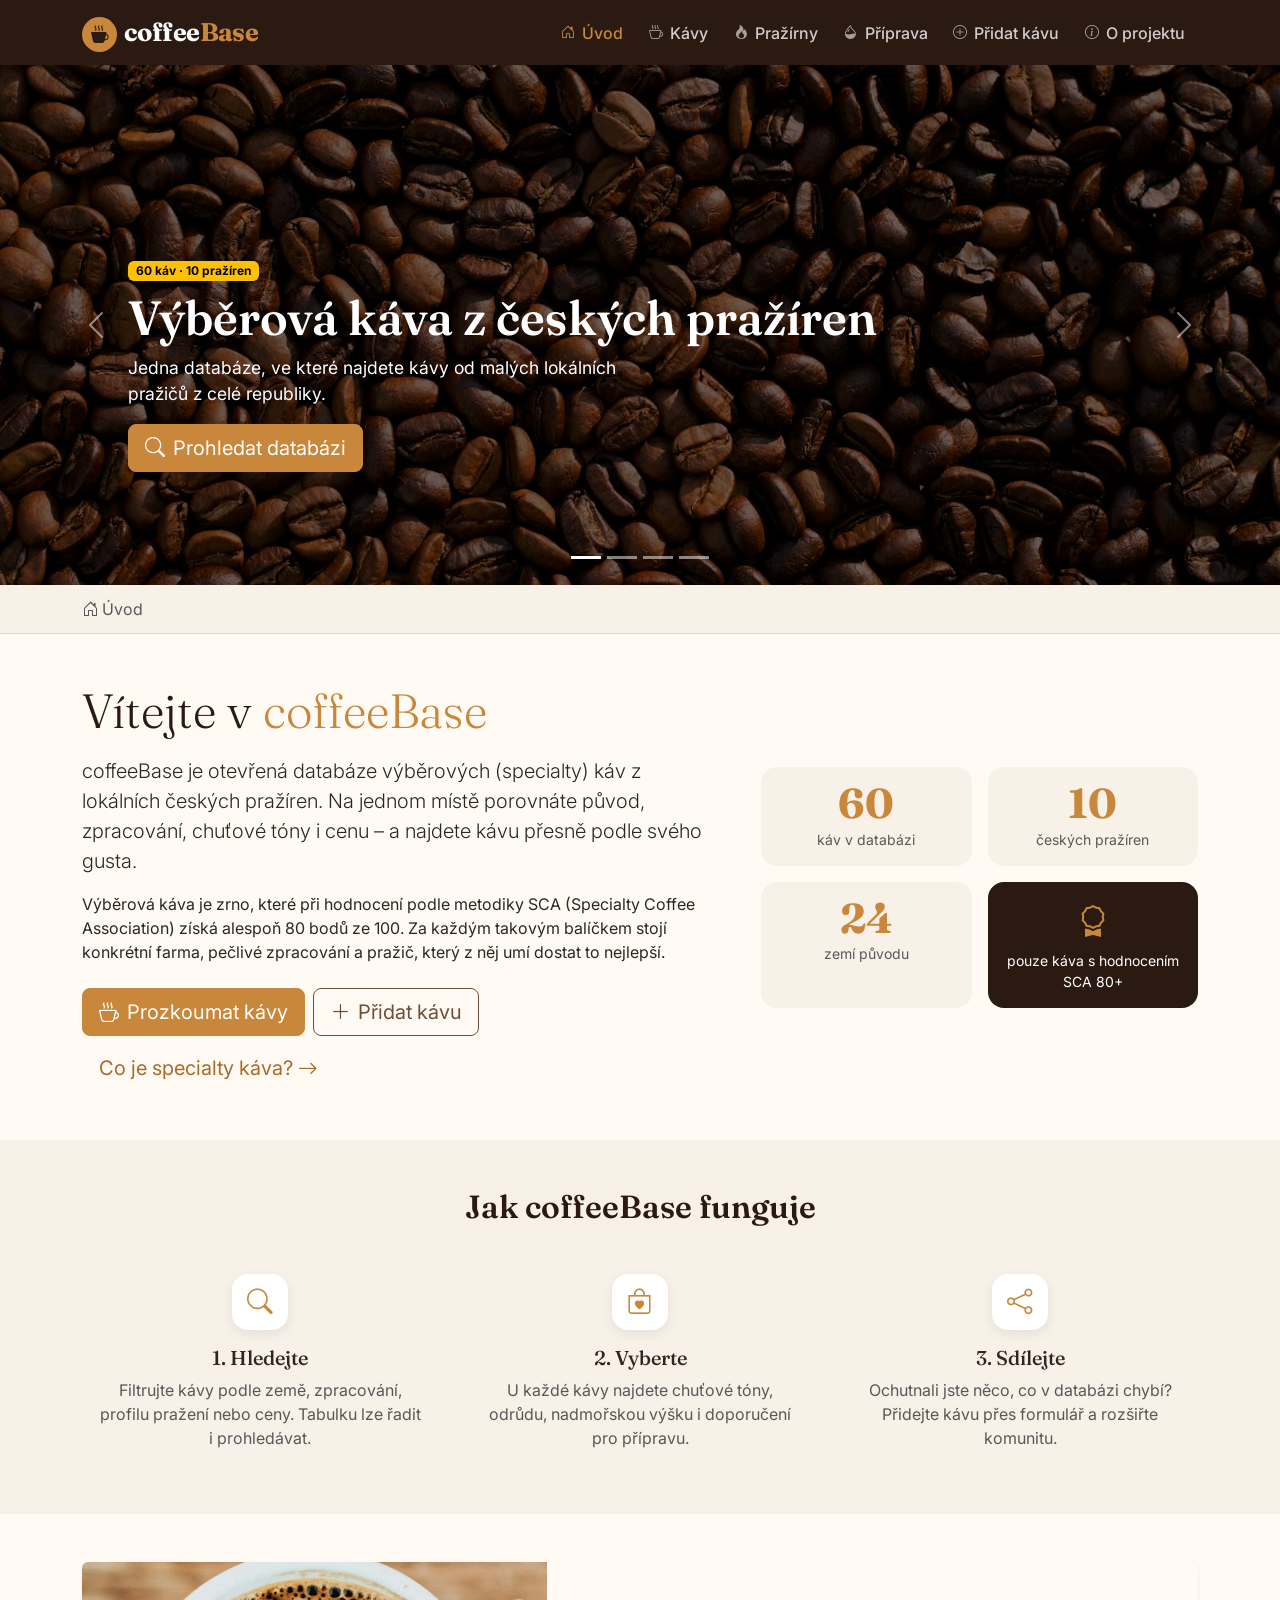
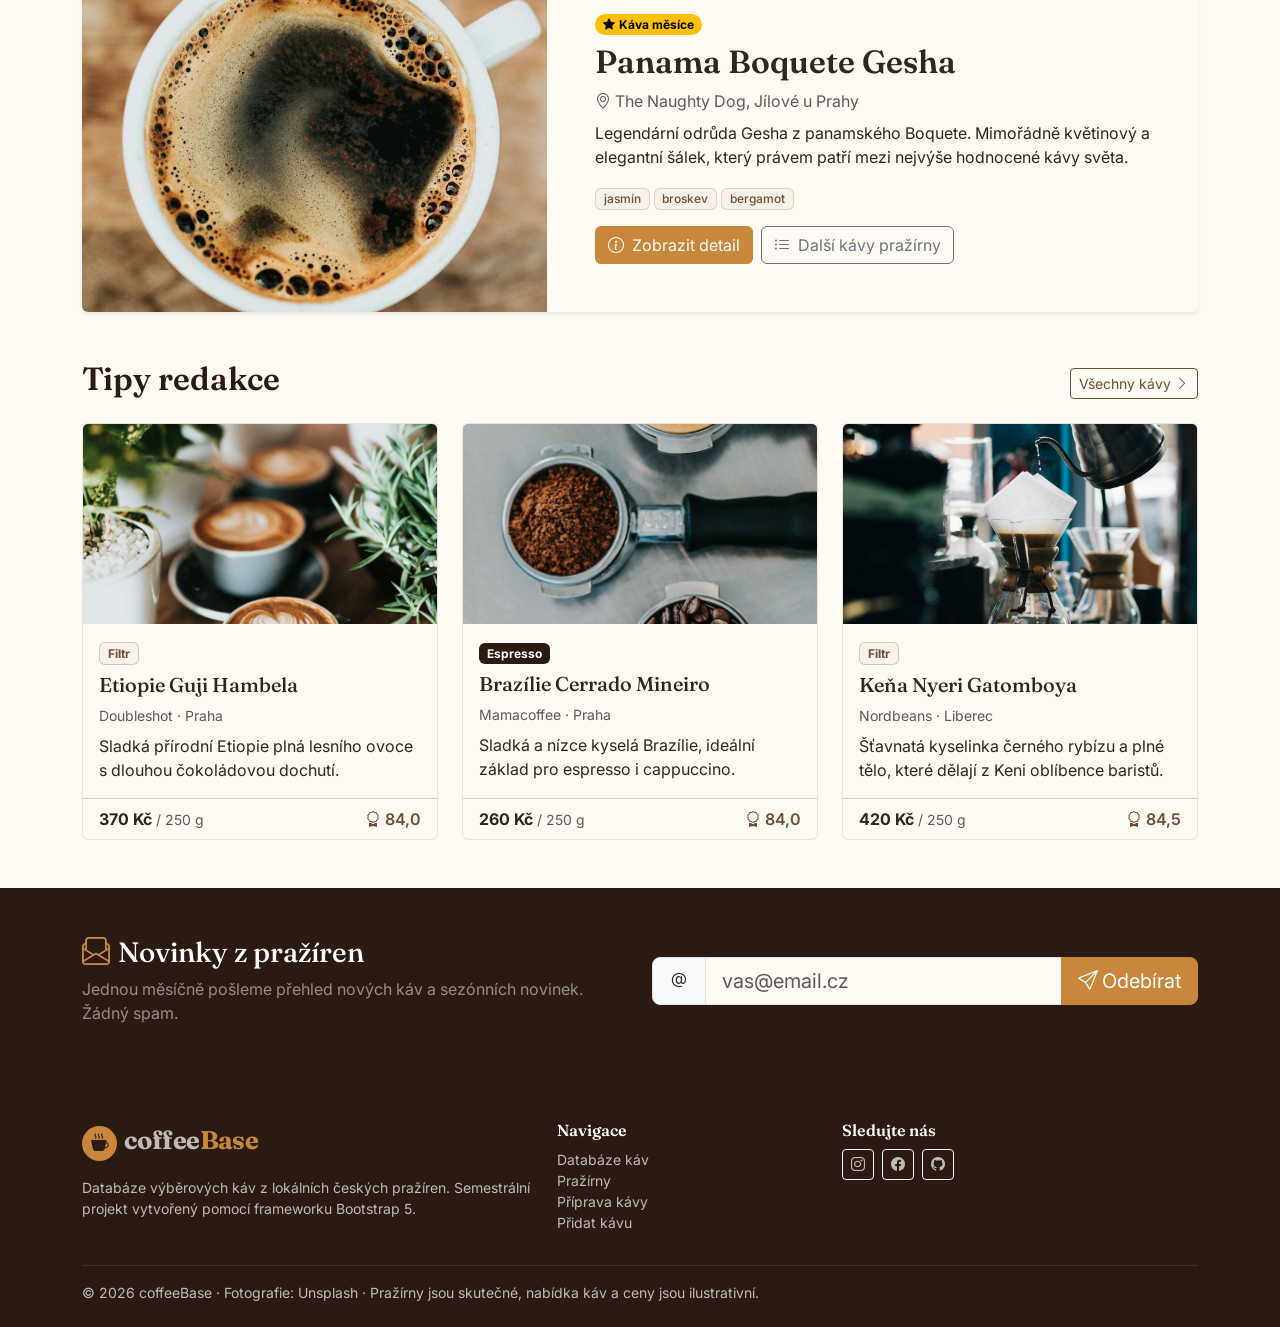
==== commit 58caac63: "Vyváženější ikony v menu, kontakt v Ostravě - ikony v navigaci menší a lehčí, větší mezera k textu i" ====
--- a/index.html
+++ b/index.html
@@ -26,12 +26,12 @@
       </button>
       <div class="collapse navbar-collapse" id="mainNav">
         <ul class="navbar-nav ms-auto">
-          <li class="nav-item"><a class="nav-link active" aria-current="page" href="index.html"><i class="bi bi-house-door me-1"></i>Úvod</a></li>
-          <li class="nav-item"><a class="nav-link" href="kavy.html"><i class="bi bi-cup-hot me-1"></i>Kávy</a></li>
-          <li class="nav-item"><a class="nav-link" href="prazirny.html"><i class="bi bi-fire me-1"></i>Pražírny</a></li>
-          <li class="nav-item"><a class="nav-link" href="priprava.html"><i class="bi bi-droplet-half me-1"></i>Příprava</a></li>
-          <li class="nav-item"><a class="nav-link" href="pridat.html"><i class="bi bi-plus-circle me-1"></i>Přidat kávu</a></li>
-          <li class="nav-item"><a class="nav-link" href="o-projektu.html"><i class="bi bi-info-circle me-1"></i>O projektu</a></li>
+          <li class="nav-item"><a class="nav-link active" aria-current="page" href="index.html"><i class="bi bi-house-door"></i>Úvod</a></li>
+          <li class="nav-item"><a class="nav-link" href="kavy.html"><i class="bi bi-cup-hot"></i>Kávy</a></li>
+          <li class="nav-item"><a class="nav-link" href="prazirny.html"><i class="bi bi-fire"></i>Pražírny</a></li>
+          <li class="nav-item"><a class="nav-link" href="priprava.html"><i class="bi bi-droplet-half"></i>Příprava</a></li>
+          <li class="nav-item"><a class="nav-link" href="pridat.html"><i class="bi bi-plus-circle"></i>Přidat kávu</a></li>
+          <li class="nav-item"><a class="nav-link" href="o-projektu.html"><i class="bi bi-info-circle"></i>O projektu</a></li>
         </ul>
       </div>
     </div>
--- a/css/style.css
+++ b/css/style.css
@@ -38,6 +38,31 @@
 
 .navbar-coffee .nav-link.active {
   color: var(--cb-caramel);
+}
+
+/* ikona menšího a lehčího řezu, aby opticky odpovídala textu */
+.navbar-coffee .navbar-nav .nav-link {
+  display: inline-flex;
+  align-items: center;
+  gap: .45rem;
+}
+
+.navbar-coffee .nav-link .bi {
+  font-size: .875em;
+  line-height: 1;
+  opacity: .75;
+}
+
+.navbar-coffee .nav-link .bi::before { vertical-align: 0; }
+
+.navbar-coffee .nav-link.active .bi,
+.navbar-coffee .nav-link:hover .bi { opacity: 1; }
+
+@media (min-width: 992px) {
+  .navbar-coffee .navbar-nav .nav-link {
+    padding-left: .8rem;
+    padding-right: .8rem;
+  }
 }
 
 .brand-logo {
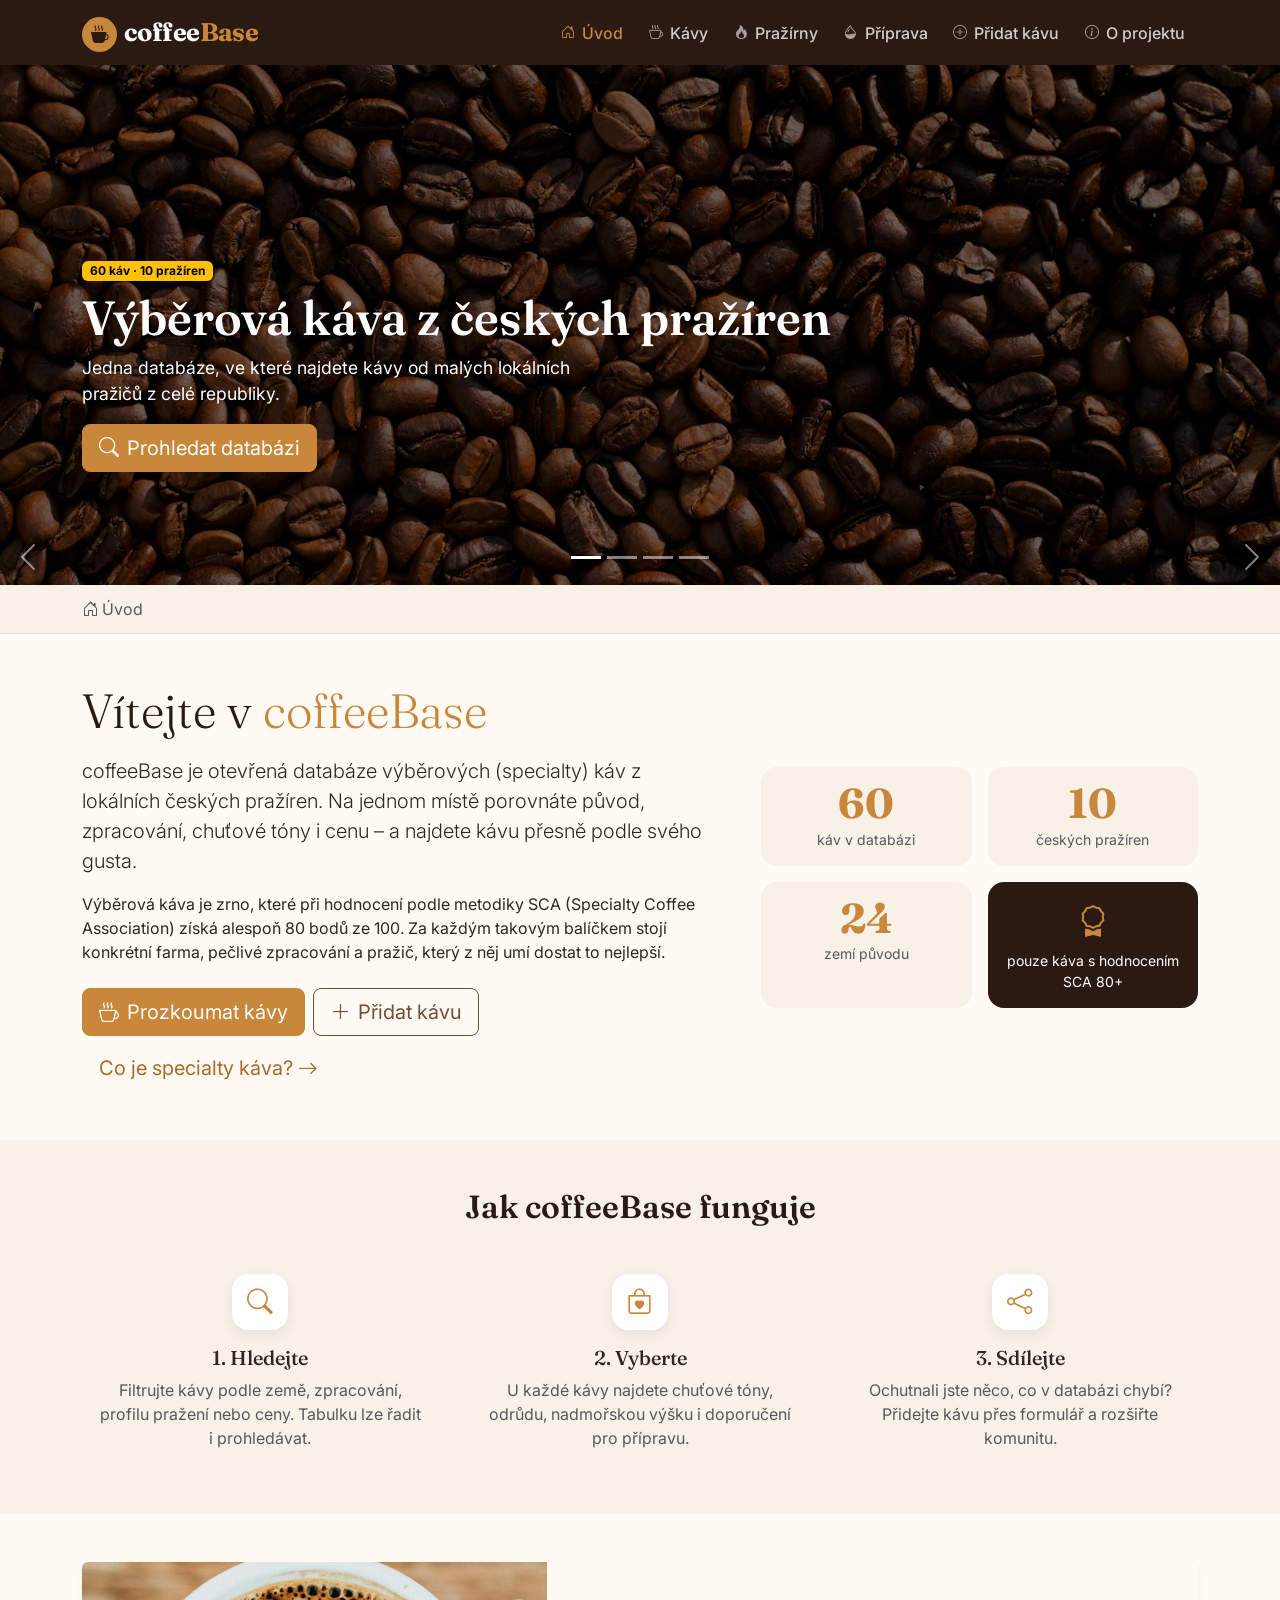
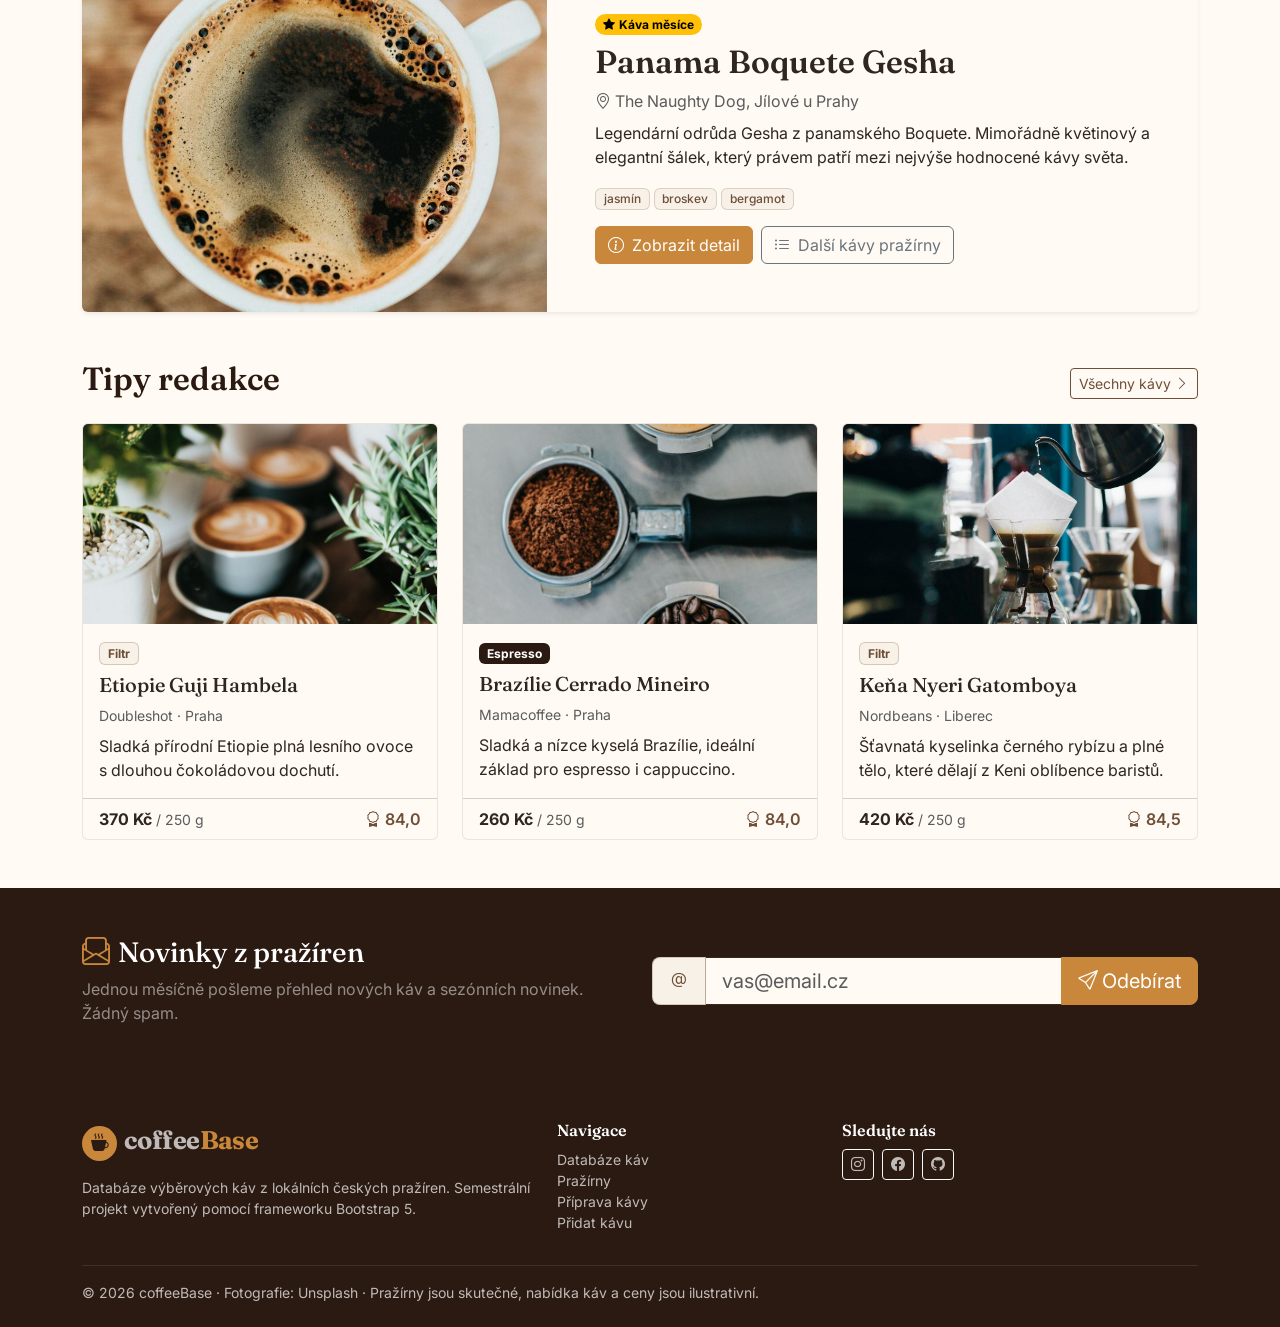
==== commit 8b0d8eaf: "Text carouselu zarovnaný na container, šipky dole v rozích - popisky snímků mají třídu container, ta" ====
--- a/index.html
+++ b/index.html
@@ -48,7 +48,7 @@
     <div class="carousel-inner">
       <div class="carousel-item active">
         <img src="img/slide-zrna.jpg" class="d-block w-100" alt="Čerstvě pražená kávová zrna">
-        <div class="carousel-caption">
+        <div class="carousel-caption container">
           <span class="badge text-bg-warning mb-2">60 káv · 10 pražíren</span>
           <h2>Výběrová káva z českých pražíren</h2>
           <p>Jedna databáze, ve které najdete kávy od malých lokálních pražičů z celé republiky.</p>
@@ -57,7 +57,7 @@
       </div>
       <div class="carousel-item">
         <img src="img/slide-pourover.jpg" class="d-block w-100" alt="Příprava kávy metodou pour-over">
-        <div class="carousel-caption">
+        <div class="carousel-caption container">
           <h2>Naučte se připravit dokonalý šálek</h2>
           <p>Recepty pro V60, AeroPress, French press i espresso krok za krokem.</p>
           <a href="priprava.html" class="btn btn-light btn-lg"><i class="bi bi-droplet-half me-2"></i>Návody na přípravu</a>
@@ -65,7 +65,7 @@
       </div>
       <div class="carousel-item">
         <img src="img/slide-espresso.jpg" class="d-block w-100" alt="Páka espresso kávovaru s mletou kávou">
-        <div class="carousel-caption">
+        <div class="carousel-caption container">
           <h2>Poznejte lidi za pražením</h2>
           <p>Od Liberce po Beskydy – představujeme pražírny, které dávají kávě chuť.</p>
           <a href="prazirny.html" class="btn btn-outline-light btn-lg"><i class="bi bi-fire me-2"></i>Seznam pražíren</a>
@@ -73,7 +73,7 @@
       </div>
       <div class="carousel-item">
         <img src="img/slide-kavarna.jpg" class="d-block w-100" alt="Dva šálky kávy s latte art">
-        <div class="carousel-caption">
+        <div class="carousel-caption container">
           <h2>Pijete něco skvělého?</h2>
           <p>Přidejte kávu do databáze a pomozte ostatním objevit nové chutě.</p>
           <a href="pridat.html" class="btn btn-warning btn-lg"><i class="bi bi-plus-circle me-2"></i>Přidat kávu</a>
--- a/css/style.css
+++ b/css/style.css
@@ -87,7 +87,11 @@
   font-size: 1.1rem;
   margin-right: .4rem;
   vertical-align: middle;
-}
+  transition: background-color .2s ease;
+}
+
+.brand-logo:hover .brand-mark,
+.brand-logo:focus-visible .brand-mark { background: #fff; }
 
 .brand-logo .brand-accent { color: var(--cb-caramel); }
 
@@ -135,8 +139,8 @@
 .hero-carousel .carousel-caption {
   bottom: 18%;
   text-align: left;
-  left: 10%;
-  right: 10%;
+  left: 0;
+  right: 0;
 }
 
 .hero-carousel .carousel-caption h2 {
@@ -149,9 +153,17 @@
   font-size: 1.1rem;
 }
 
+/* šipky dole v rozích na úrovni indikátorů, aby nepřekrývaly text zarovnaný na container */
+.hero-carousel .carousel-control-prev,
+.hero-carousel .carousel-control-next {
+  top: auto;
+  width: 3.5rem;
+  height: 3.5rem;
+}
+
 @media (max-width: 767.98px) {
   .hero-carousel .carousel-item img { height: 360px; }
-  .hero-carousel .carousel-caption { bottom: 12%; left: 8%; right: 8%; }
+  .hero-carousel .carousel-caption { bottom: 12%; }
   .hero-carousel .carousel-caption p { font-size: .95rem; }
 }
 
@@ -238,8 +250,21 @@
 .nav-tabs .nav-link { color: var(--cb-coffee); font-weight: 500; }
 .nav-tabs .nav-link.active { color: var(--cb-espresso); }
 
+.nav-tabs .nav-link {
+  display: inline-flex;
+  align-items: center;
+  gap: .5rem;
+}
+
+.nav-tabs .nav-link .bi {
+  font-size: .9em;
+  line-height: 1;
+}
+
+.nav-tabs .nav-link .bi::before { vertical-align: 0; }
+
 @media (max-width: 575.98px) {
-  .nav-tabs .nav-link { padding: .5rem .35rem; font-size: .85rem; }
+  .nav-tabs .nav-link { padding: .5rem .35rem; font-size: .85rem; gap: .3rem; }
 }
 
 .recipe-step {
@@ -275,6 +300,27 @@
   --bs-accordion-btn-icon: url("data:image/svg+xml,%3csvg xmlns='http://www.w3.org/2000/svg' viewBox='0 0 16 16' fill='none' stroke='%236f4e37' stroke-linecap='round' stroke-linejoin='round'%3e%3cpath d='M2 5L8 11L14 5'/%3e%3c/svg%3e");
   --bs-accordion-btn-active-icon: url("data:image/svg+xml,%3csvg xmlns='http://www.w3.org/2000/svg' viewBox='0 0 16 16' fill='none' stroke='%23c8873a' stroke-linecap='round' stroke-linejoin='round'%3e%3cpath d='M2 5L8 11L14 5'/%3e%3c/svg%3e");
 }
+
+/* ---------- Alerty ---------- */
+.alert-info {
+  --bs-alert-color: var(--cb-espresso);
+  --bs-alert-bg: var(--cb-cream);
+  --bs-alert-border-color: rgba(111, 78, 55, .18);
+  --bs-alert-link-color: var(--cb-caramel-dark);
+}
+
+.alert-warning {
+  --bs-alert-color: #5a3a14;
+  --bs-alert-bg: #fbeedb;
+  --bs-alert-border-color: rgba(200, 135, 58, .35);
+  --bs-alert-link-color: #5a3a14;
+}
+
+.alert-info,
+.alert-warning { border-left: 4px solid var(--cb-caramel); }
+
+.alert-info .bi,
+.alert-warning .bi { color: var(--cb-caramel-dark); }
 
 /* ---------- Collapse – časté dotazy ---------- */
 .faq-item {
@@ -403,6 +449,22 @@
   margin-bottom: 1rem;
 }
 
+/* teplé rámečky a krémové přídavky místo výchozí šedé */
+.form-control,
+.form-select,
+.form-check-input,
+.input-group-text {
+  border-color: rgba(111, 78, 55, .25);
+}
+
+.input-group-text {
+  background-color: var(--cb-cream);
+  color: var(--cb-coffee);
+}
+
+.form-range::-webkit-slider-runnable-track { background-color: rgba(200, 135, 58, .22); }
+.form-range::-moz-range-track { background-color: rgba(200, 135, 58, .22); }
+
 .form-control:focus,
 .form-select:focus,
 .form-check-input:focus {
@@ -417,6 +479,12 @@
 
 .form-range::-webkit-slider-thumb { background: var(--cb-caramel); }
 .form-range::-moz-range-thumb { background: var(--cb-caramel); }
+
+/* při tažení a fokusu místo výchozí modré */
+.form-range::-webkit-slider-thumb:active { background: var(--cb-caramel-dark); }
+.form-range::-moz-range-thumb:active { background: var(--cb-caramel-dark); }
+.form-range:focus::-webkit-slider-thumb { box-shadow: 0 0 0 1px #fff, 0 0 0 .25rem rgba(200, 135, 58, .35); }
+.form-range:focus::-moz-range-thumb { box-shadow: 0 0 0 1px #fff, 0 0 0 .25rem rgba(200, 135, 58, .35); }
 
 /* ---------- Patička ---------- */
 .site-footer {
